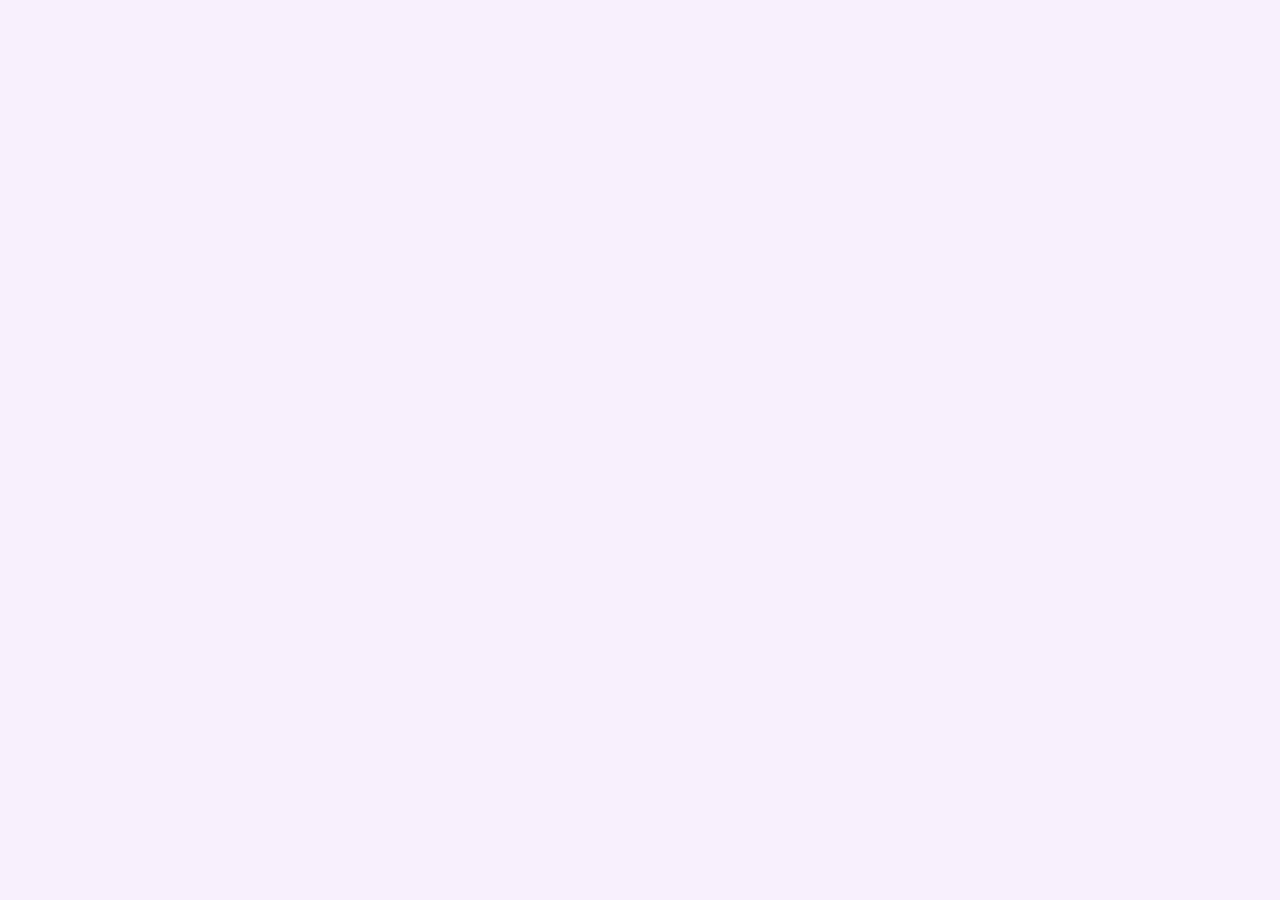
==== index.html @ 9afa4e9e "Initial commit" ====
<!DOCTYPE html>
<html lang="en">

<head>
    <meta charset="UTF-8">
    <title>WISE</title>
    <link rel="stylesheet" href="style.css">
</head>

<body>

    <!-- INTRO VIDEO -->

    <div id="intro">

        <video autoplay muted id="introVideo">
            <source src="wise.mp4" type="video/mp4">
        </video>

    </div>


    <!-- WEBSITE -->

    <div id="homepage">

        <header>

            <div class="nav-left">
                <a href="#">Home</a>
                <a href="#">About</a>
                <a href="#">Events</a>
            </div>

            <div class="logo">
                <img src="logo.png">
            </div>

            <div class="nav-right">
                <a href="YOUR_GOOGLE_FORM_LINK" class="join-btn">Join WISE</a>
            </div>

        </header>



        <!-- HERO SECTION -->

        <section class="hero">

            <div class="hero-img">

                <img src="logo.png">

            </div>

            <div class="hero-text">

                <h1>WOMEN IN</h1>
                <h1>SCIENCE AND TECHNOLOGY</h1>

                <p>
                    WISE builds a community where women grow,
                    innovate and lead in science and engineering.
                </p>

            </div>

        </section>

    </div>



        <script>

                setTimeout(function(){

                    document.getElementById("intro").style.display = "none";
                document.getElementById("homepage").style.display="block";

},2000);

        </script>



</body>

</html>
---- style.css ----
body {
    margin: 0;
    font-family: Arial;
    background: #faf8f2;
}


/* INTRO VIDEO */

#intro {
    position: fixed;
    top: 0;
    left: 0;
    width: 100%;
    height: 107vh;
    background: #f5f0fc;
    z-index: 1000;
}

#intro video {
    width: 100%;
    height: 100%;
    object-fit: cover;
}


/* HOMEPAGE */

#homepage {
    display: none;
}


/* NAVBAR */

header {

    display: flex;

    align-items: center;

    justify-content: space-between;

    padding: 50px 80px;

}


/* LEFT MENU */

.nav-left a {

    margin-right: 30px;

    text-decoration: none;

    color: #2D4A6B;

    font-weight: 600;

    letter-spacing: 2px;

}


/* LOGO CENTER */

.logo {

    position: absolute;

    left: 50%;

    transform: translateX(-50%);

}

.logo img {

    height: 120px;
    width: 130px;

}


/* JOIN BUTTON */

.join-btn {

    background: #B39DDB;

    color: white;

    padding: 12px 28px;

    border-radius: 30px;

    text-decoration: none;

    font-weight: 600;

    transition: 0.3s;

}

.join-btn:hover {

    background: #2D4A6B;

    transform: scale(1.1);

}



/* HERO SECTION */

.hero {

    display: flex;

    align-items: center;

    justify-content: space-between;

    padding: 80px;
        background-image: url("bk.png");
        background-size: cover;
        background-position: center;
        background-repeat: no-repeat;
        }



.hero-img img {

    width: 200px;

    border-radius: 1px;

}


.hero-text {

    max-width: 600px;

}


.hero-text h1 {

    font-size: 80px;

    color: #B39DDB;

    margin: 0;

}


.hero-text p {

    font-size: 18px;

    color: #555;

    margin-top: 20px;

}
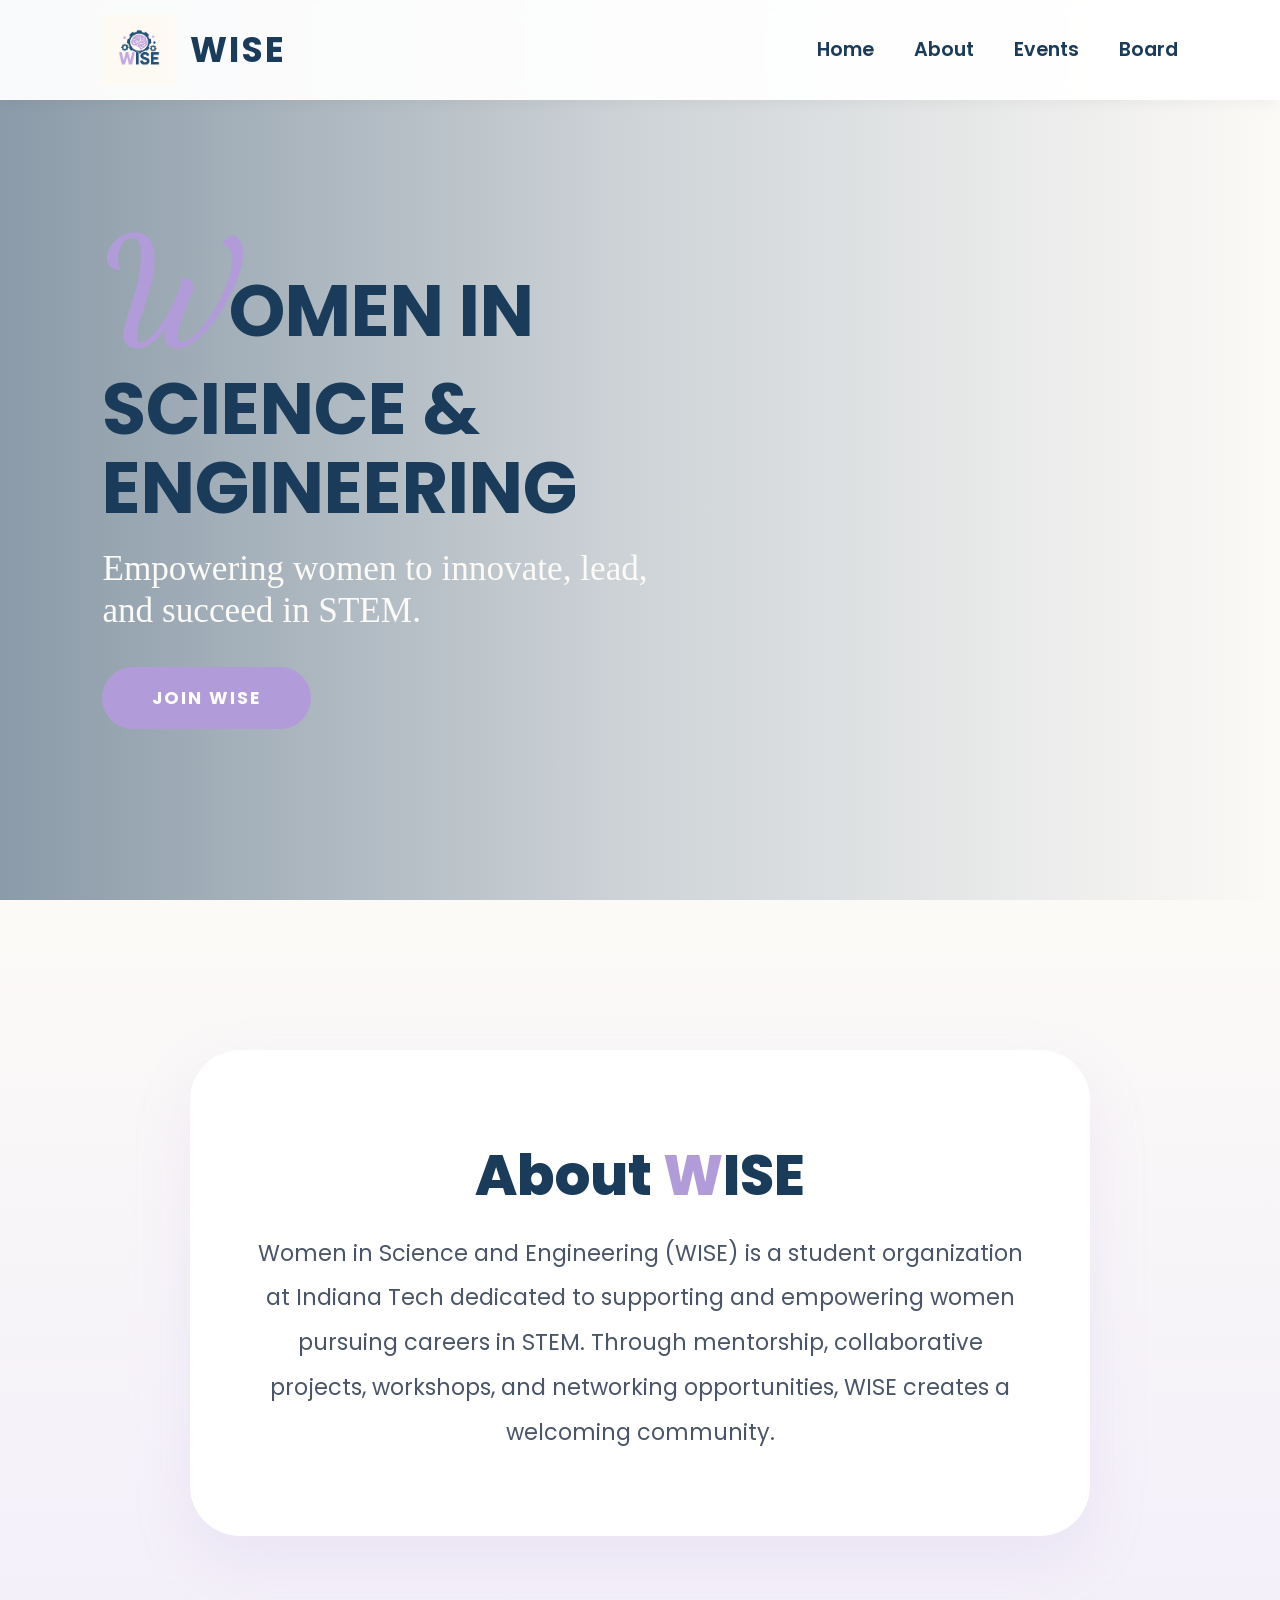
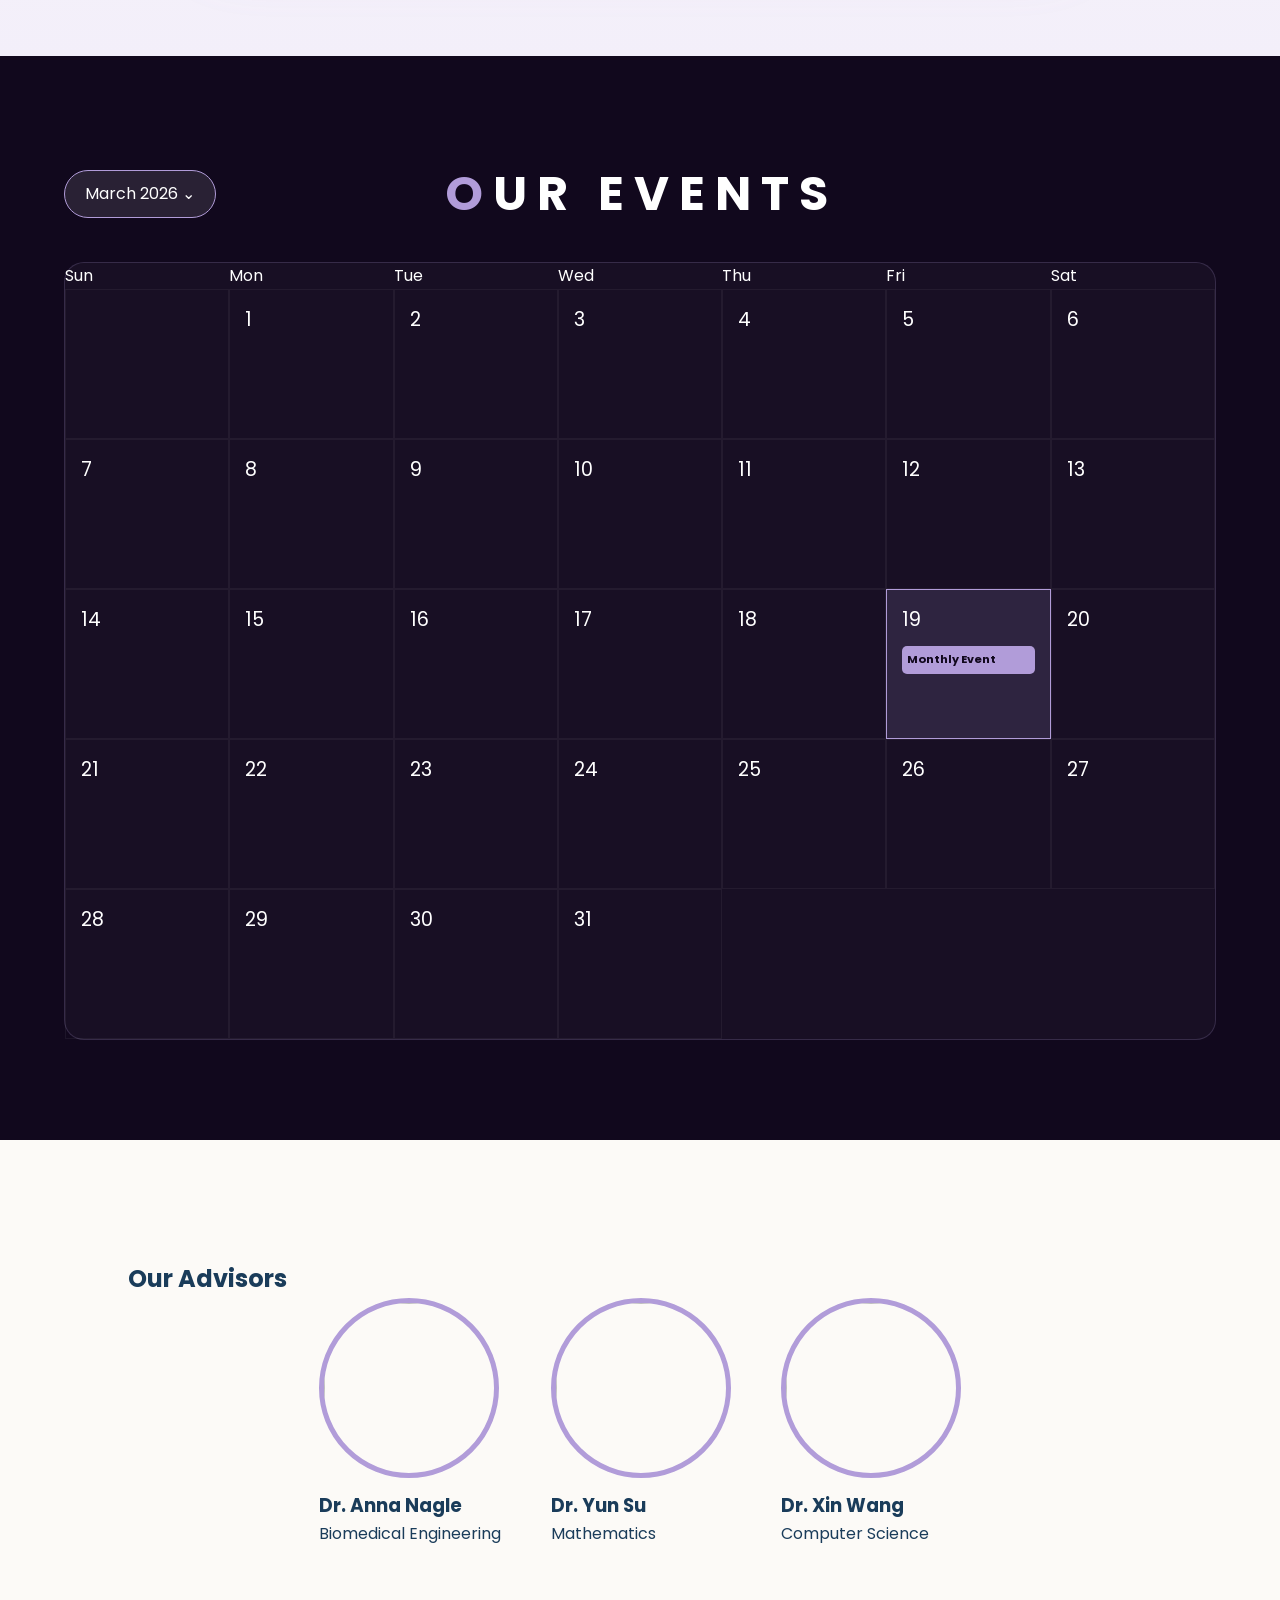
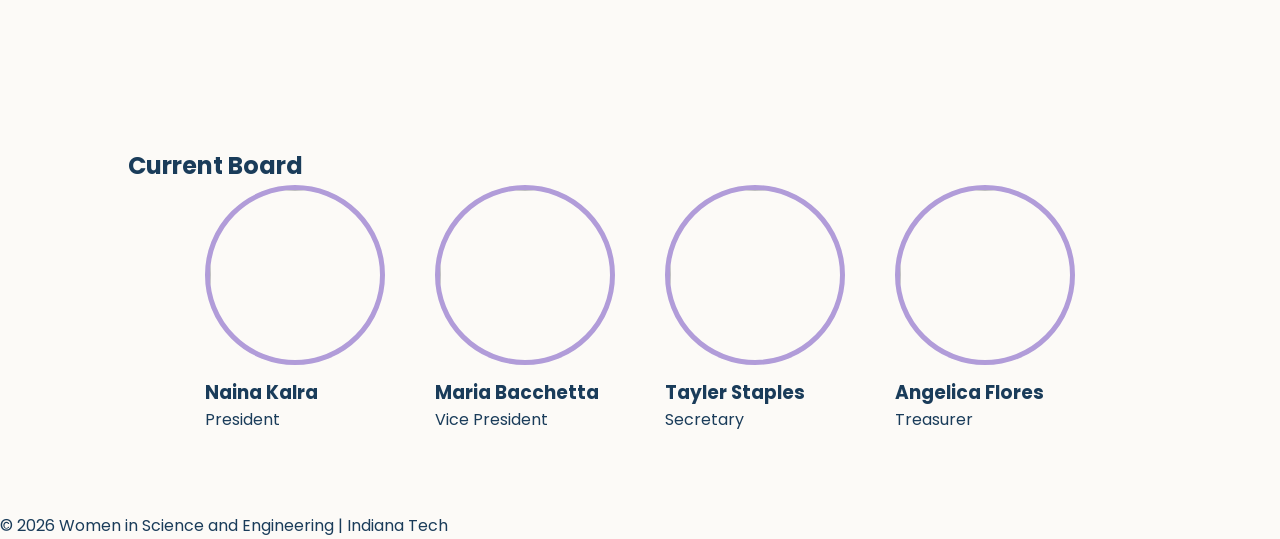
==== commit 944ad6d2: "Rename index1.html to index.html" ====
--- a/index.html
+++ b/index.html
@@ -2,89 +2,245 @@
 <html lang="en">
 
 <head>
+
     <meta charset="UTF-8">
-    <title>WISE</title>
-    <link rel="stylesheet" href="style.css">
+    <meta name="viewport" content="width=device-width, initial-scale=1.0">
+
+    <title>WISE | Women in Science and Engineering</title>
+    <link rel="preconnect" href="https://fonts.googleapis.com">
+    <link rel="preconnect" href="https://fonts.gstatic.com" crossorigin>
+    <link
+        href="https://fonts.googleapis.com/css2?family=Anton+SC&family=Arizonia&family=Baloo+Bhai+2:wght@400..800&family=Bitcount+Grid+Double:wght@100..900&family=Boldonse&family=Dancing+Script:wght@400..700&family=Eagle+Lake&family=Homemade+Apple&family=Lavishly+Yours&family=Miniver&family=Notable&display=swap"
+        rel="stylesheet">
+
+    <link rel="stylesheet" href="style1.css">
+    <link href="https://fonts.googleapis.com/css2?family=Arizonia&family=Poppins:wght@300;400;600;700;800&display=swap"
+        rel="stylesheet">
+    <link href="https://fonts.googleapis.com/css2?family=Poppins:wght@300;400;600;700&display=swap" rel="stylesheet">
+
 </head>
 
 <body>
 
-    <!-- INTRO VIDEO -->
-
-    <div id="intro">
-
-        <video autoplay muted id="introVideo">
+    <header>
+
+        <div class="logo">
+            <img src="logo.png">
+            <h1>WISE</h1>
+        </div>
+
+        <nav>
+            <ul>
+                <li><a href="#home">Home</a></li>
+                <li><a href="#about">About</a></li>
+                <li><a href="#events">Events</a></li>
+                <li><a href="#board">Board</a></li>
+            </ul>
+        </nav>
+
+    </header>
+
+
+    <!-- HERO -->
+
+    <section id="home" class="hero">
+
+        <video autoplay muted loop class="hero-video">
             <source src="wise.mp4" type="video/mp4">
         </video>
 
+        <div class="hero-text">
+            <h2 class="hero-title">
+            <span class="drop-cap">W</span>omen in<br>
+            Science & Engineering
+            </h2>
+            <p class="hero-subtitle cursive-font">Empowering women to innovate, lead, and succeed in STEM.</p>
+            <button onclick="window.open('https://forms.office.com/Pages/ResponsePage.aspx?id=cvPbxhGFD0adj4Y9glajfRobZv2oAvhKmXcyBWLUlF9UNzQ0VDdVUktET1A4STc3UThFU1VIQzNHVCQlQCN0PWcu', '_blank')">Join WISE</button>
+
+        </div>
+
+    </section>
+
+
+    <!-- ABOUT -->
+
+<section id="about" class="about">
+    <div class="about-container">
+        <div class="about-card">
+            <h2 class="about-title">
+                About <span class="w-letter">W</span><span class="ise-letters">ISE</span>
+            </h2>
+            <div class="underline"></div>
+            <p class="about-text">
+                Women in Science and Engineering (WISE) is a student organization at Indiana Tech dedicated to
+                supporting and empowering women pursuing careers in STEM. Through mentorship, collaborative
+                projects, workshops, and networking opportunities, WISE creates a welcoming community.
+            </p>
+        </div>
     </div>
-
-
-    <!-- WEBSITE -->
-
-    <div id="homepage">
-
-        <header>
-
-            <div class="nav-left">
-                <a href="#">Home</a>
-                <a href="#">About</a>
-                <a href="#">Events</a>
-            </div>
-
-            <div class="logo">
-                <img src="logo.png">
-            </div>
-
-            <div class="nav-right">
-                <a href="YOUR_GOOGLE_FORM_LINK" class="join-btn">Join WISE</a>
-            </div>
-
-        </header>
-
-
-
-        <!-- HERO SECTION -->
-
-        <section class="hero">
-
-            <div class="hero-img">
-
-                <img src="logo.png">
-
-            </div>
-
-            <div class="hero-text">
-
-                <h1>WOMEN IN</h1>
-                <h1>SCIENCE AND TECHNOLOGY</h1>
-
-                <p>
-                    WISE builds a community where women grow,
-                    innovate and lead in science and engineering.
-                </p>
-
-            </div>
-
-        </section>
-
+</section>
+
+<section id="events" class="events-section">
+    <div class="calendar-container">
+        <div class="calendar-header">
+            <div class="month-selector">
+                <div id="currentMonthDisplay" class="month-btn" onclick="toggleMonthList()">
+                    March 2026 <span>⌄</span>
+                </div>
+                <div id="monthList" class="month-dropdown-content">
+                    <div onclick="selectMonth(0, 2026)">January 2026</div>
+                    <div onclick="selectMonth(1, 2026)">February 2026</div>
+                    <div onclick="selectMonth(2, 2026)">March 2026</div>
+                    <div onclick="selectMonth(3, 2026)">April 2026</div>
+                    <div onclick="selectMonth(4, 2026)">May 2026</div>
+                    <div onclick="selectMonth(5, 2026)">June 2026</div>
+                    <div onclick="selectMonth(6, 2026)">July 2026</div>
+                    <div onclick="selectMonth(7, 2026)">August 2026</div>
+                    <div onclick="selectMonth(8, 2026)">September 2026</div>
+                    <div onclick="selectMonth(9, 2026)">October 2026</div>
+                    <div onclick="selectMonth(10, 2026)">November 2026</div>
+                    <div onclick="selectMonth(11, 2026)">December 2026</div>
+                </div>
+            </div>
+            <h2 class="calendar-main-title"><span class="w-letter">O</span>UR EVENTS</h2>
+            <div style="width: 150px;"></div>
+        </div>
+
+        <div class="calendar-grid">
+            <div class="day-name">Sun</div>
+            <div class="day-name">Mon</div>
+            <div class="day-name">Tue</div>
+            <div class="day-name">Wed</div>
+            <div class="day-name">Thu</div>
+            <div class="day-name">Fri</div>
+            <div class="day-name">Sat</div>
+
+            <div class="date-cell"></div>
+            <div class="date-cell">1</div>
+            <div class="date-cell">2</div>
+            <div class="date-cell">3</div>
+            <div class="date-cell">4</div>
+            <div class="date-cell">5</div>
+            <div class="date-cell">6</div>
+            <div class="date-cell">7</div>
+            <div class="date-cell">8</div>
+            <div class="date-cell">9</div>
+            <div class="date-cell">10</div>
+            <div class="date-cell">11</div>
+            <div class="date-cell">12</div>
+            <div class="date-cell">13</div>
+            <div class="date-cell">14</div>
+            <div class="date-cell">15</div>
+            <div class="date-cell">16</div>
+            <div class="date-cell">17</div>
+            <div class="date-cell">18</div>
+
+            <div class="date-cell has-event" onclick="showEventDetails()">
+                19
+                <div class="event-pill">Monthly Event</div>
+            </div>
+
+            <div class="date-cell">20</div>
+            <div class="date-cell">21</div>
+            <div class="date-cell">22</div>
+            <div class="date-cell">23</div>
+            <div class="date-cell">24</div>
+            <div class="date-cell">25</div>
+            <div class="date-cell">26</div>
+            <div class="date-cell">27</div>
+            <div class="date-cell">28</div>
+            <div class="date-cell">29</div>
+            <div class="date-cell">30</div>
+            <div class="date-cell">31</div>
+        </div>
     </div>
 
-
-
-        <script>
-
-                setTimeout(function(){
-
-                    document.getElementById("intro").style.display = "none";
-                document.getElementById("homepage").style.display="block";
-
-},2000);
-
-        </script>
-
-
-
+    <div id="eventModal" class="event-modal">
+        <div class="modal-content">
+            <span class="close-modal" onclick="closeEventDetails()">&times;</span>
+            <span class="tag">Monthly</span>
+            <h3>Theme-WISE Event</h3>
+            <p><strong>Time:</strong> 19 Mar 2026, 11:00 am</p>
+            <p><strong>Location:</strong> Snyder Academic Center, Room 242</p>
+            <button class="hero-button-small">Details</button>
+        </div>
+    </div>
+</section>
+
+    <!-- ADVISORS -->
+
+    <section class="advisors">
+
+        <h2>Our Advisors</h2>
+
+        <div class="team">
+
+            <div class="member">
+                <img src="prof1.jpg">
+                <h3>Dr. Anna Nagle</h3>
+                <p>Biomedical Engineering</p>
+            </div>
+
+            <div class="member">
+                <img src="prof2.jpg">
+                <h3>Dr. Yun Su</h3>
+                <p>Mathematics</p>
+            </div>
+
+            <div class="member">
+                <img src="prof3.jpg">
+                <h3>Dr. Xin Wang</h3>
+                <p>Computer Science</p>
+            </div>
+
+        </div>
+
+    </section>
+
+
+    <!-- BOARD -->
+
+    <section id="board" class="board">
+
+        <h2>Current Board</h2>
+
+        <div class="team">
+
+            <div class="member">
+                <img src="member1.png">
+                <h3>Naina Kalra</h3>
+                <p>President</p>
+            </div>
+
+            <div class="member">
+                <img src="member2.jpg">
+                <h3>Maria Bacchetta</h3>
+                <p>Vice President</p>
+            </div>
+
+            <div class="member">
+                <img src="member3.png">
+                <h3>Tayler Staples </h3>
+                <p>Secretary</p>
+            </div>
+
+            <div class="member">
+                <img src="member4.png">
+                <h3>Angelica Flores</h3>
+                <p>Treasurer</p>
+            </div>
+
+        </div>
+
+    </section>
+
+
+    <footer>
+
+        <p>© 2026 Women in Science and Engineering | Indiana Tech</p>
+
+    </footer>
+<script src="script1.js"></script>
 </body>
 
-</html>+</html>
--- a/style1.css
+++ b/style1.css
@@ -0,0 +1,404 @@
+/* --- Global Styles --- */
+@import url('https://fonts.googleapis.com/css2?family=Poppins:wght@300;400;600;700&display=swap');
+
+* {
+    margin: 0;
+    padding: 0;
+    box-sizing: border-box;
+    font-family: 'Poppins', sans-serif;
+    scroll-behavior: smooth;
+}
+
+body {
+    background-color: #fcfaf7;
+    color: #1a3c5a;
+    line-height: 1.6;
+}
+
+/*Nav Bar*/
+header {
+    display: flex;
+    justify-content: space-between;
+    align-items: center;
+    padding: 0 8%;
+    background: rgba(255, 255, 255, 0.95);
+    backdrop-filter: blur(10px);
+    position: fixed;
+    width: 100%;
+    top: 0;
+    z-index: 1000;
+    box-shadow: 0 2px 15px rgba(0, 0, 0, 0.05);
+    height: 100px;
+    /* Bada navbar size */
+}
+
+.logo {
+    display: flex;
+    align-items: center;
+    gap: 15px;
+}
+
+.logo img {
+    height: 70px;
+    /* Logo bada kar diya */
+    width: auto;
+}
+
+.logo h1 {
+    font-size: 2.2rem;
+    color: #1a3c5a;
+    letter-spacing: 2px;
+    font-weight: 700;
+}
+
+nav ul {
+    display: flex;
+    list-style: none;
+    gap: 40px;
+}
+
+nav ul li a {
+    text-decoration: none;
+    color: #1a3c5a;
+    font-weight: 600;
+    font-size: 1.2rem;
+    /* Links bade dikhenge */
+    transition: 0.3s;
+}
+
+nav ul li a:hover {
+    color: #b19cd9;
+}
+
+/*Hero Section- dont touch video settings :)*/
+.hero {
+    height: 100vh;
+    /* Full screen height */
+    width: 100%;
+    position: relative;
+    display: flex;
+    justify-content: flex-start;
+    align-items: center;
+    padding-left: 8%;
+    color: white;
+    overflow: hidden;
+}
+
+.hero-video {
+    position: absolute;
+    top: 0;
+    left: 0;
+    width: 140%;
+    /* Purana zoom level */
+    height: 100%;
+    object-fit: cover;
+    /* Isse video ka logo right side pe hi rahega */
+    object-position: 100% center;
+    z-index: -1;
+    opacity: 0.7;
+}
+
+.hero::after {
+    content: "";
+    position: absolute;
+    top: 0;
+    left: 0;
+    width: 100%;
+    height: 100%;
+    background: linear-gradient(90deg, rgba(26, 60, 90, 0.5) 0%, rgba(26, 60, 90, 0.2) 50%, rgba(0, 0, 0, 0) 100%);
+    z-index: -1;
+}
+
+.hero-text {
+    z-index: 2;
+    max-width: 600px;
+    text-align: left;
+}
+
+/* giving id to W to change its font and being a bit creative */
+.drop-cap {
+    font-family: 'Dancing Script', cursive;
+    font-size: 9rem;
+    color: #b19cd9;
+    text-transform: none;
+    margin-right: -10px;
+}
+
+.hero-subtitle.cursive-font {
+    font-family: 'Times New Roman', Times, serif;
+    font-size: 2.2rem;
+    font-weight: 400;
+    color: #fcfaf7;
+    margin-bottom: 35px;
+    max-width: 600px;
+    text-transform: none;
+    line-height: 1.2;
+}
+
+.hero-text h2 {
+    font-size: 4.5rem;
+    font-weight: 700;
+    line-height: 1.1;
+    text-transform: uppercase;
+    margin-bottom: 20px;
+    color: #1a3c5a;;
+}
+
+/* button styling and animations */
+.hero button {
+    padding: 18px 50px;
+    font-size: 1.1rem;
+    font-weight: 700;
+    color: white;
+    /* Text color */
+    background-color: #b19cd9;
+    /* Base color: Purple */
+    border: none;
+    border-radius: 50px;
+    cursor: pointer;
+    letter-spacing: 2px;
+    text-transform: uppercase;
+    position: relative;
+    z-index: 1;
+    overflow: hidden;
+    transition: all 0.4s ease;
+}
+
+/* blue layer behind*/
+.hero button::after {
+    content: "";
+    position: absolute;
+    top: 0;
+    left: -100%;
+/* on outside left of button  */
+    width: 100%;
+    height: 100%;
+    background-color: #1a3c5a;
+    /* Hover color: Blue */
+    transition: all 0.5s cubic-bezier(0.4, 0, 0.2, 1);
+    /* effect that was on another site - done */
+    z-index: -1;
+}
+
+/* Hover effect, blue layer comes in left to right*/
+.hero button:hover::after {
+    left: 0;
+}
+
+.hero button:hover {
+    transform: translateY(-3px);
+    box-shadow: 0 10px 20px rgba(26, 60, 90, 0.3);
+}
+
+/* --- Section Padding --- */
+section {
+    padding: 120px 10% 80px;
+    /* Navbar fixed, just increased top padding */
+}
+
+
+/* --- About Section (Centered Card) --- */
+.about {
+    background: linear-gradient(180deg, #fcfaf7 0%, #f3effa 100%);
+    padding: 150px 10% 120px;
+    /* Padding badha di taaki ye section stand out kare */
+    display: flex;
+    justify-content: center;
+    align-items: center;
+    min-height: 60vh;
+    /* Screen pe acchi jagah lega */
+}
+
+.about-container {
+    width: 100%;
+    max-width: 900px;
+}
+
+.about-card {
+    background: white;
+    padding: 80px 60px;
+    /* Andar ki space badha di premium feel ke liye */
+    border-radius: 50px;
+    /* Extra rounded corners */
+    box-shadow: 0 25px 60px rgba(177, 156, 217, 0.15);
+    text-align: center;
+    border: 1px solid rgba(255, 255, 255, 0.8);
+    transition: transform 0.3s ease;
+}
+
+/* Halka sa hover effect card pe */
+.about-card:hover {
+    transform: scale(1.02);
+}
+
+/* About Section Styling */
+
+/* --- About Section Title Styling --- */
+.about-title {
+    font-size: 3.5rem;
+    font-weight: 800;
+    margin-bottom: 10px;
+}
+
+/* Only 'W'purple color */
+.w-letter {
+    color: #b19cd9;
+    /* Lavender/Purple */
+}
+
+/* 'ISE'  deep blue color */
+.ise-letters {
+    color: #1a3c5a;
+    /* Deep Blue */
+}
+
+/* About card styling */
+.about-card {
+    background: white;
+    padding: 80px 60px;
+    border-radius: 50px;
+    box-shadow: 0 25px 60px rgba(177, 156, 217, 0.15);
+    text-align: center;
+    border: 1px solid rgba(255, 255, 255, 0.8);
+}
+
+.about-text {
+    font-size: 1.4rem;
+    color: #4a5568;
+    line-height: 2;
+    text-align: center;
+}
+
+/* events section style */
+.events-section {
+    background: #11081d !important;
+    padding: 100px 5% !important;
+    min-height: 120vh !important;
+    color: white !important;
+}
+
+.calendar-header {
+    display: flex;
+    justify-content: space-between;
+    align-items: center;
+    margin-bottom: 30px;
+}
+
+.calendar-main-title {
+    font-size: 3rem !important;
+    letter-spacing: 10px;
+    color: white !important;
+}
+
+/* Dropdown styling */
+.month-selector {
+    position: relative;
+}
+
+.month-btn {
+    background: rgba(255, 255, 255, 0.1);
+    padding: 10px 20px;
+    border-radius: 50px;
+    cursor: pointer;
+    border: 1px solid #b19cd9;
+}
+
+.month-dropdown-content {
+    display: none;
+    position: absolute;
+    background: #2a1b3d;
+    min-width: 200px;
+    z-index: 9999;
+    border-radius: 10px;
+    border: 1px solid #b19cd9;
+}
+
+.month-dropdown-content div {
+    padding: 10px;
+    cursor: pointer;
+}
+
+.month-dropdown-content div:hover {
+    background: #b19cd9;
+    color: #11081d;
+}
+
+/* Grid Look */
+.calendar-grid {
+    display: grid;
+    grid-template-columns: repeat(7, 1fr);
+    background: rgba(255, 255, 255, 0.03);
+    border: 1px solid rgba(177, 156, 217, 0.2);
+    border-radius: 20px;
+}
+
+.date-cell {
+    min-height: 150px;
+    /* Bada size */
+    border: 0.5px solid rgba(255, 255, 255, 0.05);
+    padding: 15px;
+    font-size: 1.2rem;
+}
+
+.has-event {
+    background: rgba(177, 156, 217, 0.15) !important;
+    border: 1px solid #b19cd9 !important;
+    cursor: pointer;
+}
+
+.event-pill {
+    background: #b19cd9;
+    color: #11081d;
+    font-size: 0.7rem;
+    padding: 5px;
+    border-radius: 5px;
+    margin-top: 10px;
+    font-weight: bold;
+}
+
+/* Modal */
+.event-modal {
+    display: none;
+    /* Default hidden */
+    position: fixed;
+    top: 0;
+    left: 0;
+    width: 100%;
+    height: 100%;
+    background: rgba(0, 0, 0, 0.8);
+    backdrop-filter: blur(5px);
+    z-index: 10000;
+    justify-content: center;
+    align-items: center;
+}
+
+.modal-content {
+    background: white;
+    padding: 30px;
+    border-radius: 20px;
+    color: black;
+    width: 350px;
+    position: relative;
+}
+
+.close-modal {
+    position: absolute;
+    right: 20px;
+    top: 10px;
+    font-size: 24px;
+    cursor: pointer;
+}
+.team {
+    display: flex;
+    flex-wrap: wrap;
+    justify-content: center;
+    gap: 50px;
+}
+
+.member img {
+    width: 180px;
+    height: 180px;
+    border-radius: 50%;
+    border: 5px solid #b19cd9;
+    object-fit: cover;
+}
